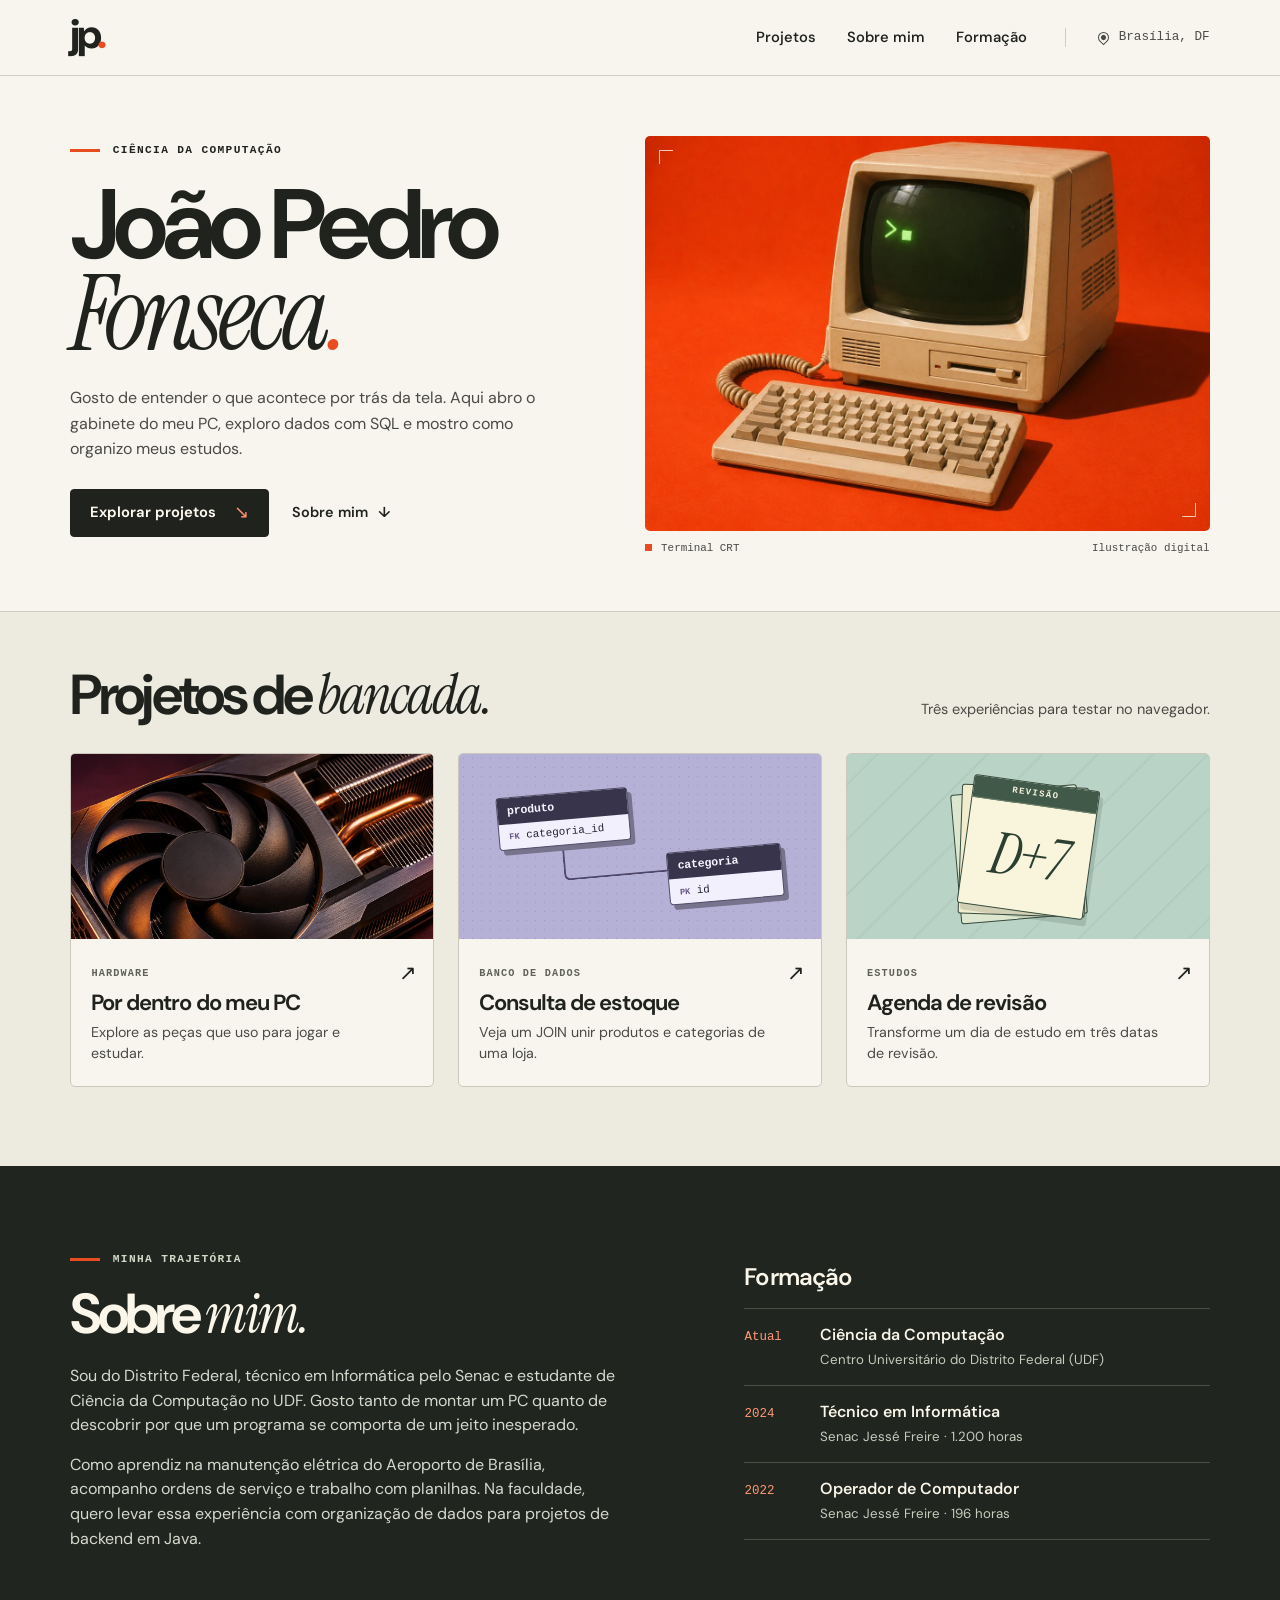
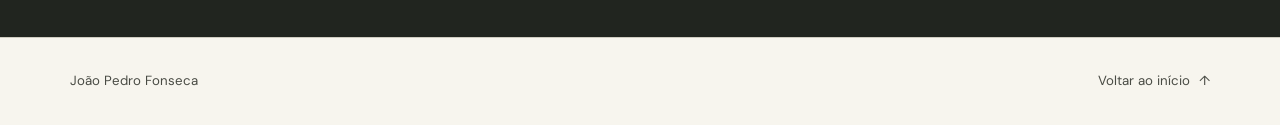
==== index.html @ 66f59045 "Publica portfólio responsivo de João Pedro com três projetos interativos" ====
<!doctype html>
<html lang="pt-BR">
<head>
  <meta charset="utf-8">
  <meta name="viewport" content="width=device-width, initial-scale=1">
  <meta name="description" content="Portfólio de João Pedro Fonseca, estudante de Ciência da Computação em Brasília. Explore projetos de hardware, SQL e revisão espaçada.">
  <meta name="theme-color" content="#f7f5ee">
  <title>João Pedro Fonseca · Portfólio</title>
  <link rel="icon" href="imagens/marca.png" type="image/png">
  <link rel="stylesheet" href="css/estilos.css">
  <script src="js/navegacao.js" defer></script>
</head>
<body id="inicio">
  <a class="pular" href="#principal">Pular para o conteúdo</a>
  <header class="cabecalho">
    <div class="largura barra">
      <a class="marca" href="#inicio" aria-label="João Pedro Fonseca, início">jp<span>.</span></a>
      <nav class="navegacao" aria-label="Navegação principal">
        <button type="button" class="botao-menu" aria-expanded="false" aria-controls="links-menu" hidden>Menu <span class="tracos" aria-hidden="true"></span></button>
        <div class="links-menu" id="links-menu">
          <a href="#projetos">Projetos</a><a href="#sobre">Sobre mim</a><a href="#formacao">Formação</a>
        </div>
      </nav>
      <span class="local"><span class="pino" aria-hidden="true"></span>Brasília, DF</span>
    </div>
  </header>

  <main id="principal">
    <section class="largura capa" aria-labelledby="nome">
      <div class="apresentacao">
        <p class="rotulo com-traco">Ciência da Computação</p>
        <h1 id="nome">João Pedro<br><em>Fonseca<span class="ponto">.</span></em></h1>
        <p class="introducao">Gosto de entender o que acontece por trás da tela. Aqui abro o gabinete do meu PC, exploro dados com SQL e mostro como organizo meus estudos.</p>
        <div class="acoes">
          <a class="botao" href="#projetos">Explorar projetos <span class="seta" aria-hidden="true">↘</span></a>
          <a class="link-texto" href="#sobre">Sobre mim <span aria-hidden="true">↓</span></a>
        </div>
      </div>
      <figure class="foto-capa">
        <div class="moldura-foto">
          <img src="imagens/terminal.webp" alt="Ilustração de um computador de tubo com teclado bege sobre um fundo laranja." fetchpriority="high" width="1200" height="900">
          <i class="canto superior" aria-hidden="true"></i><i class="canto inferior" aria-hidden="true"></i>
        </div>
        <figcaption><span class="sinal" aria-hidden="true"></span>Terminal CRT <span class="credito">Ilustração digital</span></figcaption>
      </figure>
    </section>

    <section class="projetos" id="projetos" aria-labelledby="titulo-projetos">
      <div class="largura">
        <div class="topo-secao">
          <h2 id="titulo-projetos">Projetos de <em>bancada.</em></h2>
          <p>Três experiências para testar no navegador.</p>
        </div>
        <div class="cartoes">
          <a class="cartao" href="html/setup.html" aria-labelledby="nome-setup" aria-describedby="resumo-setup">
            <div class="miniatura mini-hardware" aria-hidden="true"><img src="imagens/placa.webp" alt="" loading="lazy" width="1080" height="720"></div>
            <div class="corpo-cartao"><span class="categoria">Hardware</span><h3 id="nome-setup">Por dentro do meu PC</h3><p id="resumo-setup">Explore as peças que uso para jogar e estudar.</p><span class="abrir" aria-hidden="true">↗</span></div>
          </a>
          <a class="cartao" href="html/estoque.html" aria-labelledby="nome-estoque" aria-describedby="resumo-estoque">
            <div class="miniatura mini-dados" aria-hidden="true">
              <div class="mini-esquema"><div class="fio"></div><div class="caixa-tabela tabela-produto"><b>produto</b><span><i>FK</i> categoria_id</span></div><div class="caixa-tabela tabela-categoria"><b>categoria</b><span><i>PK</i> id</span></div></div>
            </div>
            <div class="corpo-cartao"><span class="categoria">Banco de dados</span><h3 id="nome-estoque">Consulta de estoque</h3><p id="resumo-estoque">Veja um JOIN unir produtos e categorias de uma loja.</p><span class="abrir" aria-hidden="true">↗</span></div>
          </a>
          <a class="cartao" href="html/revisao.html" aria-labelledby="nome-revisao" aria-describedby="resumo-revisao">
            <div class="miniatura mini-revisao" aria-hidden="true"><div class="folhas"><div class="pagina-cal"><span>REVISÃO</span><strong>D+7</strong></div></div></div>
            <div class="corpo-cartao"><span class="categoria">Estudos</span><h3 id="nome-revisao">Agenda de revisão</h3><p id="resumo-revisao">Transforme um dia de estudo em três datas de revisão.</p><span class="abrir" aria-hidden="true">↗</span></div>
          </a>
        </div>
      </div>
    </section>

    <section class="sobre" id="sobre" aria-labelledby="titulo-sobre">
      <div class="largura sobre-grade">
        <div class="sobre-texto">
          <p class="rotulo com-traco">Minha trajetória</p>
          <h2 id="titulo-sobre">Sobre <em>mim.</em></h2>
          <p>Sou do Distrito Federal, técnico em Informática pelo Senac e estudante de Ciência da Computação no UDF. Gosto tanto de montar um PC quanto de descobrir por que um programa se comporta de um jeito inesperado.</p>
          <p>Como aprendiz na manutenção elétrica do Aeroporto de Brasília, acompanho ordens de serviço e trabalho com planilhas. Na faculdade, quero levar essa experiência com organização de dados para projetos de backend em Java.</p>
        </div>
        <div class="formacao" id="formacao">
          <h3>Formação</h3>
          <ol class="linha-tempo">
            <li><span>Atual</span><div><strong>Ciência da Computação</strong><small>Centro Universitário do Distrito Federal (UDF)</small></div></li>
            <li><span>2024</span><div><strong>Técnico em Informática</strong><small>Senac Jessé Freire · 1.200 horas</small></div></li>
            <li><span>2022</span><div><strong>Operador de Computador</strong><small>Senac Jessé Freire · 196 horas</small></div></li>
          </ol>
        </div>
      </div>
    </section>
  </main>
  <footer class="rodape"><div class="largura rodape-interno"><span>João Pedro Fonseca</span><a href="#inicio">Voltar ao início <span aria-hidden="true">↑</span></a></div></footer>
</body>
</html>
---- css/estilos.css ----
@font-face {
  font-family: 'DM Sans';
  src: url('../fontes/dm-sans.woff') format('woff');
  font-weight: 100 1000;
  font-style: normal;
  font-display: swap;
}
@font-face {
  font-family: 'Instrument Serif';
  src: url('../fontes/instrument-serif-italico.woff') format('woff');
  font-style: italic;
  font-weight: 400;
  font-display: swap;
}
:root {
  --papel: #f7f5ee;
  --papel-forte: #edeae0;
  --tinta: #20221e;
  --texto: #494b44;
  --linha: #cfcdc1;
  --laranja: #e84d20;
  --serifa: 'Instrument Serif', Georgia, serif;
  --mono: ui-monospace, 'Cascadia Mono', Consolas, monospace;
}
* { box-sizing: border-box; }
html { scroll-behavior: smooth; scroll-padding-top: 1.25rem; }
body { margin: 0; background: var(--papel); color: var(--tinta); font: 400 1rem/1.55 'DM Sans', Arial, sans-serif; }
button, input, select { font: inherit; }
a { color: inherit; text-decoration: none; }
button, select { cursor: pointer; }
a:focus-visible, button:focus-visible, input:focus-visible, select:focus-visible { outline: 3px solid #196a87; outline-offset: 5px; }
[hidden] { display: none !important; }
img { max-width: 100%; display: block; }
h1, h2, h3, p, figure { margin: 0; }
h1, h2, h3 { line-height: 1.05; }
h1, h2 { letter-spacing: -.065em; font-weight: 650; }
h1 em, h2 em { font-family: var(--serifa); letter-spacing: -.045em; font-weight: 400; }
.largura { width: min(1280px, 89%); margin-inline: auto; }
.pular { position: fixed; top: .6rem; left: .6rem; padding: .7rem 1rem; background: white; transform: translateY(-180%); z-index: 10; }
.pular:focus { transform: none; }
.cabecalho { border-bottom: 1px solid var(--linha); }
.barra { min-height: 75px; display: flex; align-items: center; gap: 2.4rem; position: relative; }
.marca { display: inline-block; font-size: 2.55rem; line-height: .94; letter-spacing: -.12em; font-weight: 850; padding: 0 .18em .12em 0; margin-right: auto; }
.marca span, .ponto { color: var(--laranja); }
.links-menu { display: flex; align-items: center; gap: clamp(1.25rem, 2.4vw, 2.3rem); }
.links-menu a { font-weight: 550; font-size: .92rem; padding: .55rem 0; }
.links-menu a:hover, .rodape a:hover, .voltar:hover, .link-texto:hover { text-decoration: underline; text-underline-offset: .3em; }
.local { display: flex; align-items: center; gap: .6rem; padding-left: 2rem; border-left: 1px solid var(--linha); color: var(--texto); font: .79rem/1.45 var(--mono); }
.pino { display: inline-block; width: 11px; height: 11px; border-radius: 55% 55% 0 55%; transform: rotate(45deg); border: 1.6px solid currentColor; position: relative; }
.pino::after { content: ''; position: absolute; inset: 2.2px; border-radius: 50%; background: currentColor; }
.botao-menu { display: none; }
.rotulo, .categoria { font: 650 .70rem/1.4 var(--mono); text-transform: uppercase; letter-spacing: .12em; }
.com-traco { display: flex; align-items: center; gap: .8rem; }
.com-traco::before { content: ''; width: 1.85rem; height: 3px; background: var(--laranja); }
.capa { display: grid; grid-template-columns: .95fr 1.05fr; align-items: center; gap: clamp(28px, 5vw, 100px); padding-block: clamp(46px, 4.7vw, 78px) clamp(48px, 4.3vw, 70px); }
.apresentacao { padding-bottom: .8rem; }
.apresentacao h1 { font-size: clamp(4.65rem, 7.7vw, 8rem); line-height: .88; margin: 1.45rem 0 1.55rem; }
.apresentacao h1 em { display: inline-block; font-size: 1.06em; }
.introducao { color: var(--texto); max-width: 43ch; font-size: clamp(1rem, 1.22vw, 1.16rem); line-height: 1.6; }
.acoes { display: flex; flex-wrap: wrap; align-items: center; gap: 1.45rem; margin-top: clamp(1.45rem, 2.1vw, 2.2rem); }
.botao { display: inline-flex; align-items: center; justify-content: center; gap: 1.15rem; background: var(--tinta); color: #fffaf0; border: 1px solid var(--tinta); min-height: 48px; font-size: .92rem; font-weight: 650; border-radius: 4px; padding: .7rem 1.16rem; transition: background .18s ease, transform .18s ease; }
.botao:hover { background: #353a31; transform: translateY(-2px); }
.seta { font: 1.2em/1 Arial, sans-serif; color: #ff926e; }
.link-texto { display: inline-flex; align-items: center; gap: .6rem; min-height: 44px; font-size: .9rem; font-weight: 600; }
.moldura-foto { position: relative; overflow: hidden; aspect-ratio: 1.43; border-radius: 5px; background: #dc541e; }
.moldura-foto img, .miniatura img, .foto-peca img { height: 100%; width: 100%; object-fit: cover; }
.canto { position: absolute; width: 14px; height: 14px; opacity: .78; border: 1px solid #fff9eb; pointer-events: none; }
.canto.superior { left: 14px; top: 14px; border-right: 0; border-bottom: 0; }
.canto.inferior { bottom: 14px; right: 14px; border-left: 0; border-top: 0; }
.foto-capa figcaption, .foto-peca figcaption { display: flex; align-items: center; gap: .55rem; margin-top: .55rem; font: .68rem/1.5 var(--mono); color: var(--texto); }
.sinal { width: .45rem; height: .45rem; background: var(--laranja); }
.credito { margin-left: auto; }
.projetos { padding: clamp(38px, 4.15vw, 66px) 0 clamp(58px, 6.2vw, 94px); background: var(--papel-forte); border-top: 1px solid var(--linha); }
.topo-secao { display: flex; gap: 1rem 2rem; align-items: baseline; justify-content: space-between; margin-bottom: 1.8rem; }
.topo-secao h2, .sobre h2 { font-size: clamp(2.85rem, 4.4vw, 4.8rem); }
.topo-secao p { color: var(--texto); font-size: .91rem; }
.cartoes { display: grid; grid-template-columns: repeat(3,minmax(0,1fr)); gap: clamp(14px, 1.9vw, 30px); }
.cartao { display: block; min-width: 0; background: var(--papel); border: 1px solid #cbc7ba; border-radius: 5px; overflow: hidden; transition: transform .2s, box-shadow .2s; }
.cartao:hover { transform: translateY(-4px); box-shadow: 0 8px 20px #25231913; }
.miniatura { display: grid; place-items: center; width: 100%; aspect-ratio: 1.95; overflow: hidden; position: relative; }
.mini-hardware { background: #342a27; }
.corpo-cartao { position: relative; padding: 1.22rem 3rem 1.35rem 1.25rem; }
.categoria { color: #616257; font-size: .64rem; letter-spacing: .11em; }
.corpo-cartao h3 { margin: .43rem 0 .5rem; font-size: clamp(1.16rem, 1.72vw, 1.75rem); font-weight: 650; letter-spacing: -.045em; }
.corpo-cartao p { color: var(--texto); font-size: .89rem; line-height: 1.5; }
.abrir { position: absolute; right: 1rem; top: 1.45rem; font: 1.3rem/1 Arial, sans-serif; }
/* As duas miniaturas a seguir são prévias gráficas dos próprios projetos. */
.mini-dados { background-color: #b5b0d5; background-image: radial-gradient(#78719770 .85px, transparent .95px); background-size: 9px 9px; }
.mini-esquema { position: relative; width: 80%; max-width: 280px; height: 78%; transform: rotate(-5deg); }
.caixa-tabela { position: absolute; inset-inline-start: 0; top: 8%; color: #222136; background: #f2f0fd; border: 1.4px solid #514c67; box-shadow: 4px 5px 0 #77738d; border-radius: 4px; min-width: 47%; font: clamp(.62rem,.85vw,.84rem)/1.5 var(--mono); }
.caixa-tabela b, .caixa-tabela span { display: block; padding: .28rem .6rem; }
.caixa-tabela b { background: #38344c; color: #f6f5fd; font-size: 1.07em; letter-spacing: -.02em; }
.caixa-tabela i { font-size: .8em; font-style: normal; color: #6b588b; font-weight: 700; }
.tabela-categoria { left: auto; right: 0; top: auto; bottom: 7%; min-width: 41%; }
.fio { position: absolute; width: 51%; height: 32%; top: 37%; left: 22%; border-bottom: 2px solid #4f4769; border-left: 2px solid #4f4769; border-radius: 0 0 0 .4rem; }
.mini-revisao { background: repeating-linear-gradient(135deg,transparent 0 20px,#89a99c2a 21px 22px,transparent 23px 39px), #b9d3c6; }
.folhas { position: relative; width: 35%; height: 70%; max-width: 145px; transform: rotate(8deg); }
.folhas::before, .folhas::after, .pagina-cal { content: ''; position: absolute; inset: 0; border: 1px solid #354b3f; border-radius: 3px; background: #f9f5dc; }
.folhas::before { transform: rotate(-13deg) translate(-8%,5%); background: #dde6ce; }
.folhas::after { transform: rotate(-6deg) translate(-4%,3%); background: #f1ecce; }
.pagina-cal { z-index: 1; display: flex; justify-content: center; align-items: center; flex-direction: column; box-shadow: 4px 6px 0 #3143392b; }
.pagina-cal span { width: 100%; text-align: center; border-bottom: 1px solid #70816b; font: 700 clamp(.48rem,.7vw,.68rem)/2.3 var(--mono); letter-spacing: .16em; color: #f5f0dc; background: #405949; }
.pagina-cal strong { margin-block: auto; font: italic 400 clamp(2rem,4.5vw,4.7rem)/1 var(--serifa); color: #2b3f31; letter-spacing: -.055em; }
.sobre { background: #21251f; color: #faf6e9; padding: clamp(58px, 6.7vw, 108px) 0; }
.sobre-grade { display: grid; grid-template-columns: 1.08fr .92fr; gap: clamp(48px, 10vw, 170px); }
.sobre .rotulo { color: #d3d9c8; }
.sobre h2 { margin: 1rem 0 1.3rem; }
.sobre-texto > p:not(.rotulo) { max-width: 61ch; color: #d7d9cf; }
.sobre-texto > p + p:not(.rotulo) { margin-top: .9rem; }
.formacao { scroll-margin-top: 2rem; align-self: center; }
.formacao h3 { font-size: 1.5rem; font-weight: 600; letter-spacing: -.04em; margin-bottom: 1.15rem; }
.linha-tempo { list-style: none; padding: 0; margin: 0; }
.linha-tempo li { display: grid; grid-template-columns: 4rem 1fr; gap: .7rem; align-items: baseline; padding: .9rem 0; border-top: 1px solid #4b5046; }
.linha-tempo li:last-child { border-bottom: 1px solid #4b5046; }
.linha-tempo li > span { font: .78rem var(--mono); color: #ff9975; }
.linha-tempo strong, .linha-tempo small { display: block; }
.linha-tempo strong { font-weight: 580; }
.linha-tempo small { margin-top: .12rem; color: #c6cdbd; font-size: .83rem; }
.rodape { border-top: 1px solid var(--linha); }
.rodape-interno { padding-block: 1.45rem; display: flex; align-items: center; justify-content: space-between; gap: 1rem; font-size: .83rem; color: var(--texto); }
.rodape a { display: inline-flex; align-items: center; gap: .55rem; min-height: 40px; }
@media (max-width: 900px) {
  .largura { width: 91%; }
  .capa { gap: 4vw; }
  .apresentacao h1 { font-size: clamp(4.1rem,8.7vw,5.1rem); }
  .moldura-foto { aspect-ratio: 1.15; }
  .corpo-cartao { padding-left: .95rem; padding-right: 2.15rem; }
  .abrir { right: .75rem; }
  .topo-secao { align-items: flex-start; flex-direction: column; gap: .5rem; }
}
@media (max-width: 720px) {
  .largura { width: 90%; }
  .barra { min-height: 64px; gap: 1rem; flex-wrap: wrap; }
  .cabecalho .local { display: none; }
  .marca { font-size: 2.3rem; }
  .links-menu { flex-wrap: wrap; gap: .85rem; }
  .links-menu a { font-size: .86rem; }
  .botao-menu:not([hidden]) { display: inline-flex; align-items: center; gap: .75rem; color: var(--tinta); border: 1px solid var(--linha); border-radius: 3px; background: var(--papel); min-height: 42px; padding: .5rem .8rem; font-weight: 600; }
  .tracos { display: inline-block; width: 16px; height: 8px; border-block: 1.5px solid currentColor; }
  .navegacao.ativa .links-menu { display: none; position: absolute; z-index: 4; right: 0; left: 0; top: calc(100% - 1px); background: var(--papel); border: 1px solid var(--linha); box-shadow: 0 9px 18px #21251f1a; padding: .45rem 1rem; }
  .navegacao.ativa .links-menu.aberto { display: flex; flex-direction: column; align-items: stretch; gap: 0; }
  .navegacao.ativa .links-menu a { padding: .85rem .15rem; }
  .capa { grid-template-columns: 1fr; gap: 2rem; padding-block: 2.6rem; }
  .apresentacao { padding: 0; }
  .apresentacao h1 { font-size: clamp(4.1rem,15vw,6.9rem); margin: 1.15rem 0 1.25rem; }
  .introducao { max-width: 51ch; }
  .moldura-foto { aspect-ratio: 1.62; }
  .cartoes { grid-template-columns: 1fr; gap: 1.15rem; }
  .corpo-cartao { padding: 1.05rem 2.65rem 1.2rem 1.1rem; }
  .corpo-cartao h3 { font-size: 1.45rem; }
  .miniatura { aspect-ratio: 2.15; }
  .mini-esquema { max-width: 285px; }
  .caixa-tabela { font-size: .78rem; }
  .pagina-cal strong { font-size: clamp(2.4rem,9vw,4rem); }
  .pagina-cal span { font-size: .58rem; }
  .sobre-grade { grid-template-columns: 1fr; gap: 2.3rem; }
  .rodape-interno { padding-block: 1rem; }
}
@media (max-width: 380px) {
  .acoes { gap: .9rem; }
  .botao { gap: .7rem; padding-inline: .85rem; }
  .links-menu { gap: .65rem; }
  .mini-esquema { width: 85%; }
}
@media (prefers-reduced-motion: reduce) {
  html { scroll-behavior: auto; }
  *, *::before, *::after { transition-duration: 0s !important; animation-duration: 0s !important; }
}
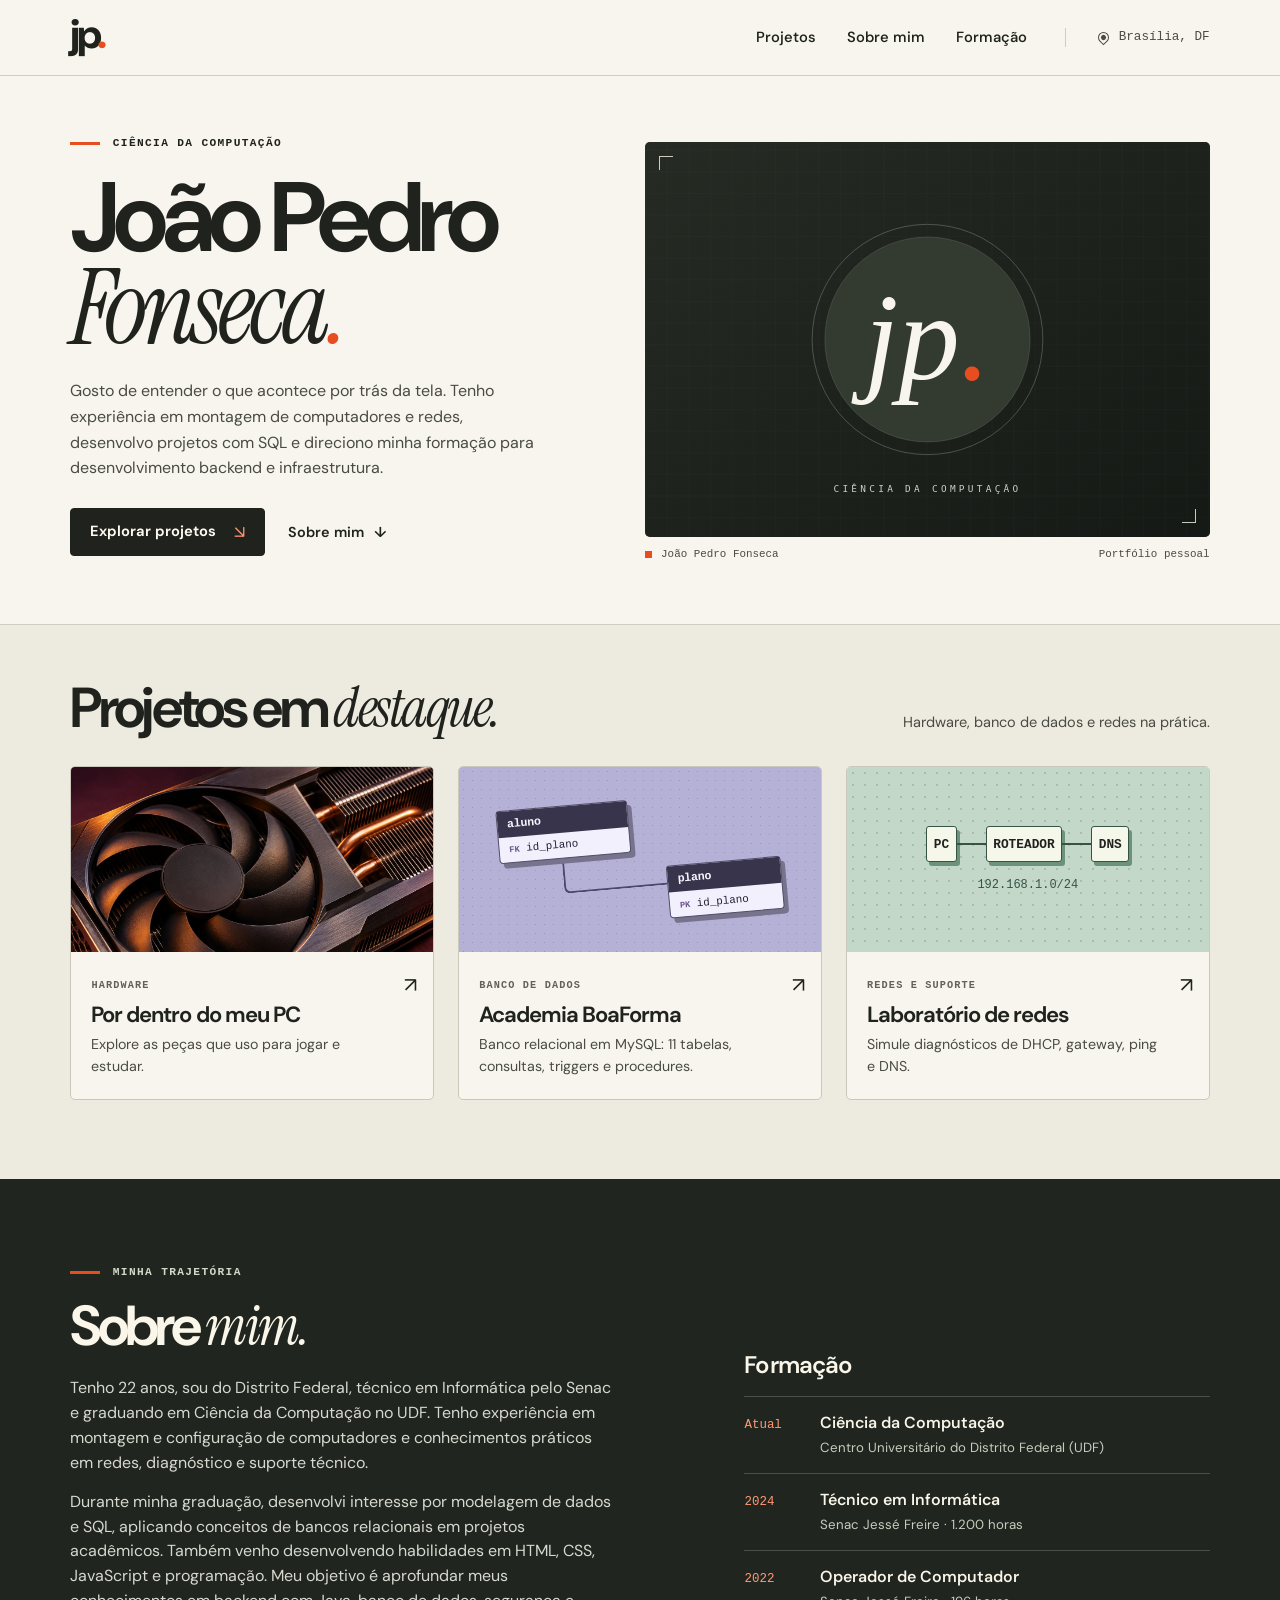
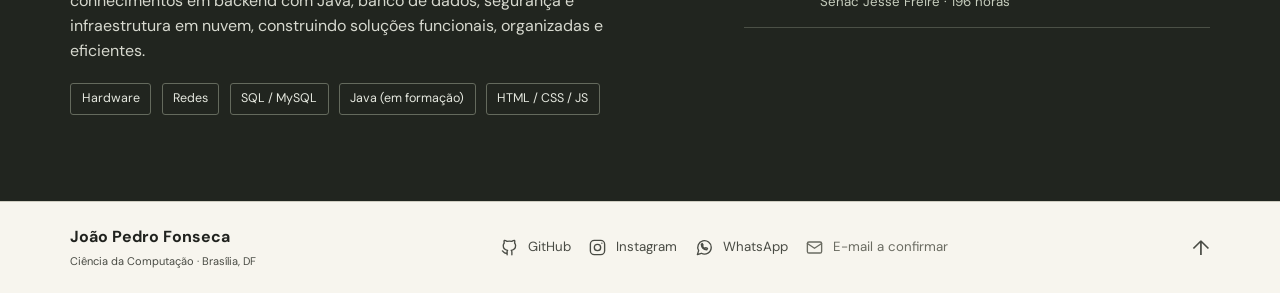
==== commit e208ed46: "Valoriza perfil técnico, publica projeto SQL e adiciona laboratório de redes" ====
--- a/index.html
+++ b/index.html
@@ -3,7 +3,7 @@
 <head>
   <meta charset="utf-8">
   <meta name="viewport" content="width=device-width, initial-scale=1">
-  <meta name="description" content="Portfólio de João Pedro Fonseca, estudante de Ciência da Computação em Brasília. Explore projetos de hardware, SQL e revisão espaçada.">
+  <meta name="description" content="Portfólio de João Pedro Fonseca, estudante de Ciência da Computação em Brasília. Conheça meus projetos de hardware, redes e banco de dados com MySQL.">
   <meta name="theme-color" content="#f7f5ee">
   <title>João Pedro Fonseca · Portfólio</title>
   <link rel="icon" href="imagens/marca.png" type="image/png">
@@ -30,7 +30,7 @@
       <div class="apresentacao">
         <p class="rotulo com-traco">Ciência da Computação</p>
         <h1 id="nome">João Pedro<br><em>Fonseca<span class="ponto">.</span></em></h1>
-        <p class="introducao">Gosto de entender o que acontece por trás da tela. Aqui abro o gabinete do meu PC, exploro dados com SQL e mostro como organizo meus estudos.</p>
+        <p class="introducao">Gosto de entender o que acontece por trás da tela. Tenho experiência em montagem de computadores e redes, desenvolvo projetos com SQL e direciono minha formação para desenvolvimento backend e infraestrutura.</p>
         <div class="acoes">
           <a class="botao" href="#projetos">Explorar projetos <span class="seta" aria-hidden="true">↘</span></a>
           <a class="link-texto" href="#sobre">Sobre mim <span aria-hidden="true">↓</span></a>
@@ -38,34 +38,31 @@
       </div>
       <figure class="foto-capa">
         <div class="moldura-foto">
-          <img src="imagens/terminal.webp" alt="Ilustração de um computador de tubo com teclado bege sobre um fundo laranja." fetchpriority="high" width="1200" height="900">
+          <img src="imagens/perfil.svg" alt="Monograma provisório JP de João Pedro Fonseca" fetchpriority="high" width="1200" height="900">
           <i class="canto superior" aria-hidden="true"></i><i class="canto inferior" aria-hidden="true"></i>
         </div>
-        <figcaption><span class="sinal" aria-hidden="true"></span>Terminal CRT <span class="credito">Ilustração digital</span></figcaption>
+        <figcaption><span class="sinal" aria-hidden="true"></span>João Pedro Fonseca <span class="credito">Portfólio pessoal</span></figcaption>
       </figure>
     </section>
 
     <section class="projetos" id="projetos" aria-labelledby="titulo-projetos">
       <div class="largura">
         <div class="topo-secao">
-          <h2 id="titulo-projetos">Projetos de <em>bancada.</em></h2>
-          <p>Três experiências para testar no navegador.</p>
+          <h2 id="titulo-projetos">Projetos em <em>destaque.</em></h2>
+          <p>Hardware, banco de dados e redes na prática.</p>
         </div>
         <div class="cartoes">
           <a class="cartao" href="html/setup.html" aria-labelledby="nome-setup" aria-describedby="resumo-setup">
             <div class="miniatura mini-hardware" aria-hidden="true"><img src="imagens/placa.webp" alt="" loading="lazy" width="1080" height="720"></div>
             <div class="corpo-cartao"><span class="categoria">Hardware</span><h3 id="nome-setup">Por dentro do meu PC</h3><p id="resumo-setup">Explore as peças que uso para jogar e estudar.</p><span class="abrir" aria-hidden="true">↗</span></div>
           </a>
-          <a class="cartao" href="html/estoque.html" aria-labelledby="nome-estoque" aria-describedby="resumo-estoque">
+          <a class="cartao" href="html/academia.html" aria-labelledby="nome-estoque" aria-describedby="resumo-estoque">
             <div class="miniatura mini-dados" aria-hidden="true">
-              <div class="mini-esquema"><div class="fio"></div><div class="caixa-tabela tabela-produto"><b>produto</b><span><i>FK</i> categoria_id</span></div><div class="caixa-tabela tabela-categoria"><b>categoria</b><span><i>PK</i> id</span></div></div>
+              <div class="mini-esquema"><div class="fio"></div><div class="caixa-tabela tabela-produto"><b>aluno</b><span><i>FK</i> id_plano</span></div><div class="caixa-tabela tabela-categoria"><b>plano</b><span><i>PK</i> id_plano</span></div></div>
             </div>
-            <div class="corpo-cartao"><span class="categoria">Banco de dados</span><h3 id="nome-estoque">Consulta de estoque</h3><p id="resumo-estoque">Veja um JOIN unir produtos e categorias de uma loja.</p><span class="abrir" aria-hidden="true">↗</span></div>
+            <div class="corpo-cartao"><span class="categoria">Banco de dados</span><h3 id="nome-estoque">Academia BoaForma</h3><p id="resumo-estoque">Banco relacional em MySQL: 11 tabelas, consultas, triggers e procedures.</p><span class="abrir" aria-hidden="true">↗</span></div>
           </a>
-          <a class="cartao" href="html/revisao.html" aria-labelledby="nome-revisao" aria-describedby="resumo-revisao">
-            <div class="miniatura mini-revisao" aria-hidden="true"><div class="folhas"><div class="pagina-cal"><span>REVISÃO</span><strong>D+7</strong></div></div></div>
-            <div class="corpo-cartao"><span class="categoria">Estudos</span><h3 id="nome-revisao">Agenda de revisão</h3><p id="resumo-revisao">Transforme um dia de estudo em três datas de revisão.</p><span class="abrir" aria-hidden="true">↗</span></div>
-          </a>
+          <a class="cartao" href="html/redes.html" aria-labelledby="nome-redes" aria-describedby="resumo-redes"><div class="miniatura mini-redes" aria-hidden="true"><div class="rede-mini"><span>PC</span><i></i><span>ROTEADOR</span><i></i><span>DNS</span></div><small>192.168.1.0/24</small></div><div class="corpo-cartao"><span class="categoria">Redes e suporte</span><h3 id="nome-redes">Laboratório de redes</h3><p id="resumo-redes">Simule diagnósticos de DHCP, gateway, ping e DNS.</p><span class="abrir" aria-hidden="true">↗</span></div></a>
         </div>
       </div>
     </section>
@@ -75,9 +72,9 @@
         <div class="sobre-texto">
           <p class="rotulo com-traco">Minha trajetória</p>
           <h2 id="titulo-sobre">Sobre <em>mim.</em></h2>
-          <p>Sou do Distrito Federal, técnico em Informática pelo Senac e estudante de Ciência da Computação no UDF. Gosto tanto de montar um PC quanto de descobrir por que um programa se comporta de um jeito inesperado.</p>
-          <p>Como aprendiz na manutenção elétrica do Aeroporto de Brasília, acompanho ordens de serviço e trabalho com planilhas. Na faculdade, quero levar essa experiência com organização de dados para projetos de backend em Java.</p>
-        </div>
+          <p>Tenho 22 anos, sou do Distrito Federal, técnico em Informática pelo Senac e graduando em Ciência da Computação no UDF. Tenho experiência em montagem e configuração de computadores e conhecimentos práticos em redes, diagnóstico e suporte técnico.</p>
+          <p>Durante minha graduação, desenvolvi interesse por modelagem de dados e SQL, aplicando conceitos de bancos relacionais em projetos acadêmicos. Também venho desenvolvendo habilidades em HTML, CSS, JavaScript e programação. Meu objetivo é aprofundar meus conhecimentos em backend com Java, banco de dados, segurança e infraestrutura em nuvem, construindo soluções funcionais, organizadas e eficientes.</p>
+        <div class="habilidades" aria-label="Áreas de interesse"><span>Hardware</span><span>Redes</span><span>SQL / MySQL</span><span>Java (em formação)</span><span>HTML / CSS / JS</span></div></div>
         <div class="formacao" id="formacao">
           <h3>Formação</h3>
           <ol class="linha-tempo">
@@ -89,6 +86,6 @@
       </div>
     </section>
   </main>
-  <footer class="rodape"><div class="largura rodape-interno"><span>João Pedro Fonseca</span><a href="#inicio">Voltar ao início <span aria-hidden="true">↑</span></a></div></footer>
+  <footer class="rodape" id="contato"><div class="largura rodape-interno"><div class="assinatura"><strong>João Pedro Fonseca</strong><small>Ciência da Computação · Brasília, DF</small></div><nav class="contatos" aria-label="Contatos"><a href="https://github.com/joaozinfcc-gif"><svg aria-hidden="true" viewBox="0 0 24 24" fill="none" stroke="currentColor" stroke-width="1.7" stroke-linecap="round" stroke-linejoin="round"><path d="M9 19c-4.3 1.3-4.3-2.2-6-2.7m12 5v-3.4a3 3 0 0 0-.8-2.3c2.7-.3 5.5-1.3 5.5-6a4.7 4.7 0 0 0-1.3-3.3 4.4 4.4 0 0 0-.1-3.3s-1-.3-3.4 1.3a12 12 0 0 0-6 0C6.5 2.7 5.5 3 5.5 3a4.4 4.4 0 0 0-.1 3.3A4.7 4.7 0 0 0 4.1 9.6c0 4.7 2.8 5.7 5.5 6A3 3 0 0 0 9 18v3.3"/></svg> GitHub</a><a href="https://www.instagram.com/jpedro1090/"><svg aria-hidden="true" viewBox="0 0 24 24" fill="none" stroke="currentColor" stroke-width="1.7" stroke-linecap="round" stroke-linejoin="round"><rect x="3" y="3" width="18" height="18" rx="5"/><circle cx="12" cy="12" r="4"/><path d="M17.5 6.5h.01"/></svg> Instagram</a><a href="https://wa.me/5561996452196"><svg aria-hidden="true" viewBox="0 0 24 24" fill="none" stroke="currentColor" stroke-width="1.7" stroke-linecap="round" stroke-linejoin="round"><path d="M20.5 11.7A8.5 8.5 0 0 1 8 19.3L3 21l1.6-5A8.5 8.5 0 1 1 20.5 11.7Z"/><path d="M8 8c.3 3.9 3 6.6 6.8 7l1-1.8-2.3-1-1 1c-1.7-.8-2.5-1.7-3.1-3.2l.8-1L9.2 7 8 8Z"/></svg> WhatsApp</a><span class="contato-pendente" title="Endereço completo ainda não confirmado"><svg aria-hidden="true" viewBox="0 0 24 24" fill="none" stroke="currentColor" stroke-width="1.7" stroke-linecap="round" stroke-linejoin="round"><rect x="3" y="5" width="18" height="14" rx="2"/><path d="m3 7 9 6 9-6"/></svg> E-mail a confirmar</span></nav><a href="#inicio" class="topo-link" aria-label="Voltar ao início">↑</a></div></footer>
 </body>
 </html>
--- a/css/estilos.css
+++ b/css/estilos.css
@@ -60,7 +60,7 @@
 .acoes { display: flex; flex-wrap: wrap; align-items: center; gap: 1.45rem; margin-top: clamp(1.45rem, 2.1vw, 2.2rem); }
 .botao { display: inline-flex; align-items: center; justify-content: center; gap: 1.15rem; background: var(--tinta); color: #fffaf0; border: 1px solid var(--tinta); min-height: 48px; font-size: .92rem; font-weight: 650; border-radius: 4px; padding: .7rem 1.16rem; transition: background .18s ease, transform .18s ease; }
 .botao:hover { background: #353a31; transform: translateY(-2px); }
-.seta { font: 1.2em/1 Arial, sans-serif; color: #ff926e; }
+.seta { font: 1.2em/1 'DM Sans', Arial, sans-serif; color: #ff926e; }
 .link-texto { display: inline-flex; align-items: center; gap: .6rem; min-height: 44px; font-size: .9rem; font-weight: 600; }
 .moldura-foto { position: relative; overflow: hidden; aspect-ratio: 1.43; border-radius: 5px; background: #dc541e; }
 .moldura-foto img, .miniatura img, .foto-peca img { height: 100%; width: 100%; object-fit: cover; }
@@ -83,7 +83,7 @@
 .categoria { color: #616257; font-size: .64rem; letter-spacing: .11em; }
 .corpo-cartao h3 { margin: .43rem 0 .5rem; font-size: clamp(1.16rem, 1.72vw, 1.75rem); font-weight: 650; letter-spacing: -.045em; }
 .corpo-cartao p { color: var(--texto); font-size: .89rem; line-height: 1.5; }
-.abrir { position: absolute; right: 1rem; top: 1.45rem; font: 1.3rem/1 Arial, sans-serif; }
+.abrir { position: absolute; right: 1rem; top: 1.45rem; font: 1.3rem/1 'DM Sans', Arial, sans-serif; }
 /* As duas miniaturas a seguir são prévias gráficas dos próprios projetos. */
 .mini-dados { background-color: #b5b0d5; background-image: radial-gradient(#78719770 .85px, transparent .95px); background-size: 9px 9px; }
 .mini-esquema { position: relative; width: 80%; max-width: 280px; height: 78%; transform: rotate(-5deg); }
@@ -166,3 +166,9 @@
   html { scroll-behavior: auto; }
   *, *::before, *::after { transition-duration: 0s !important; animation-duration: 0s !important; }
 }
+
+/* Perfil e contatos */
+.habilidades,.contatos{display:flex;flex-wrap:wrap;align-items:center;gap:.65rem}
+.habilidades{margin-top:1.2rem}.habilidades span{border:1px solid #646a5d;padding:.35rem .65rem;border-radius:3px;font-size:.78rem;color:#e5e8df}
+.rodape-interno{flex-wrap:wrap;gap:.8rem 1.5rem}.assinatura strong,.assinatura small{display:block}.assinatura strong{color:var(--tinta);font-size:1rem}.assinatura small{margin-top:.2rem}.contatos{gap:.6rem 1.1rem}.contatos svg{width:19px;height:19px;flex:none}.contato-pendente{display:inline-flex;align-items:center;gap:.55rem;color:#6a6b61}.topo-link{font-size:1.3rem}.mini-redes{background:radial-gradient(#638c7855 1px,transparent 1px) 0 0/12px 12px,#c4d8c9;display:flex;flex-direction:column;justify-content:center;gap:1rem}.rede-mini{display:flex;align-items:center;justify-content:center;width:90%}.rede-mini span{border:1px solid #365346;padding:.6rem .4rem;background:#f5f7eb;border-radius:3px;font:700 clamp(.55rem,1vw,.8rem) var(--mono);box-shadow:3px 4px #6b927b}.rede-mini i{width:9%;height:2px;background:#365346}.mini-redes small{font:.75rem var(--mono);color:#365346}
+@media(max-width:720px){.rodape-interno{align-items:flex-start}.contatos{width:100%;gap:.4rem 1rem}.topo-link{margin-left:auto}}
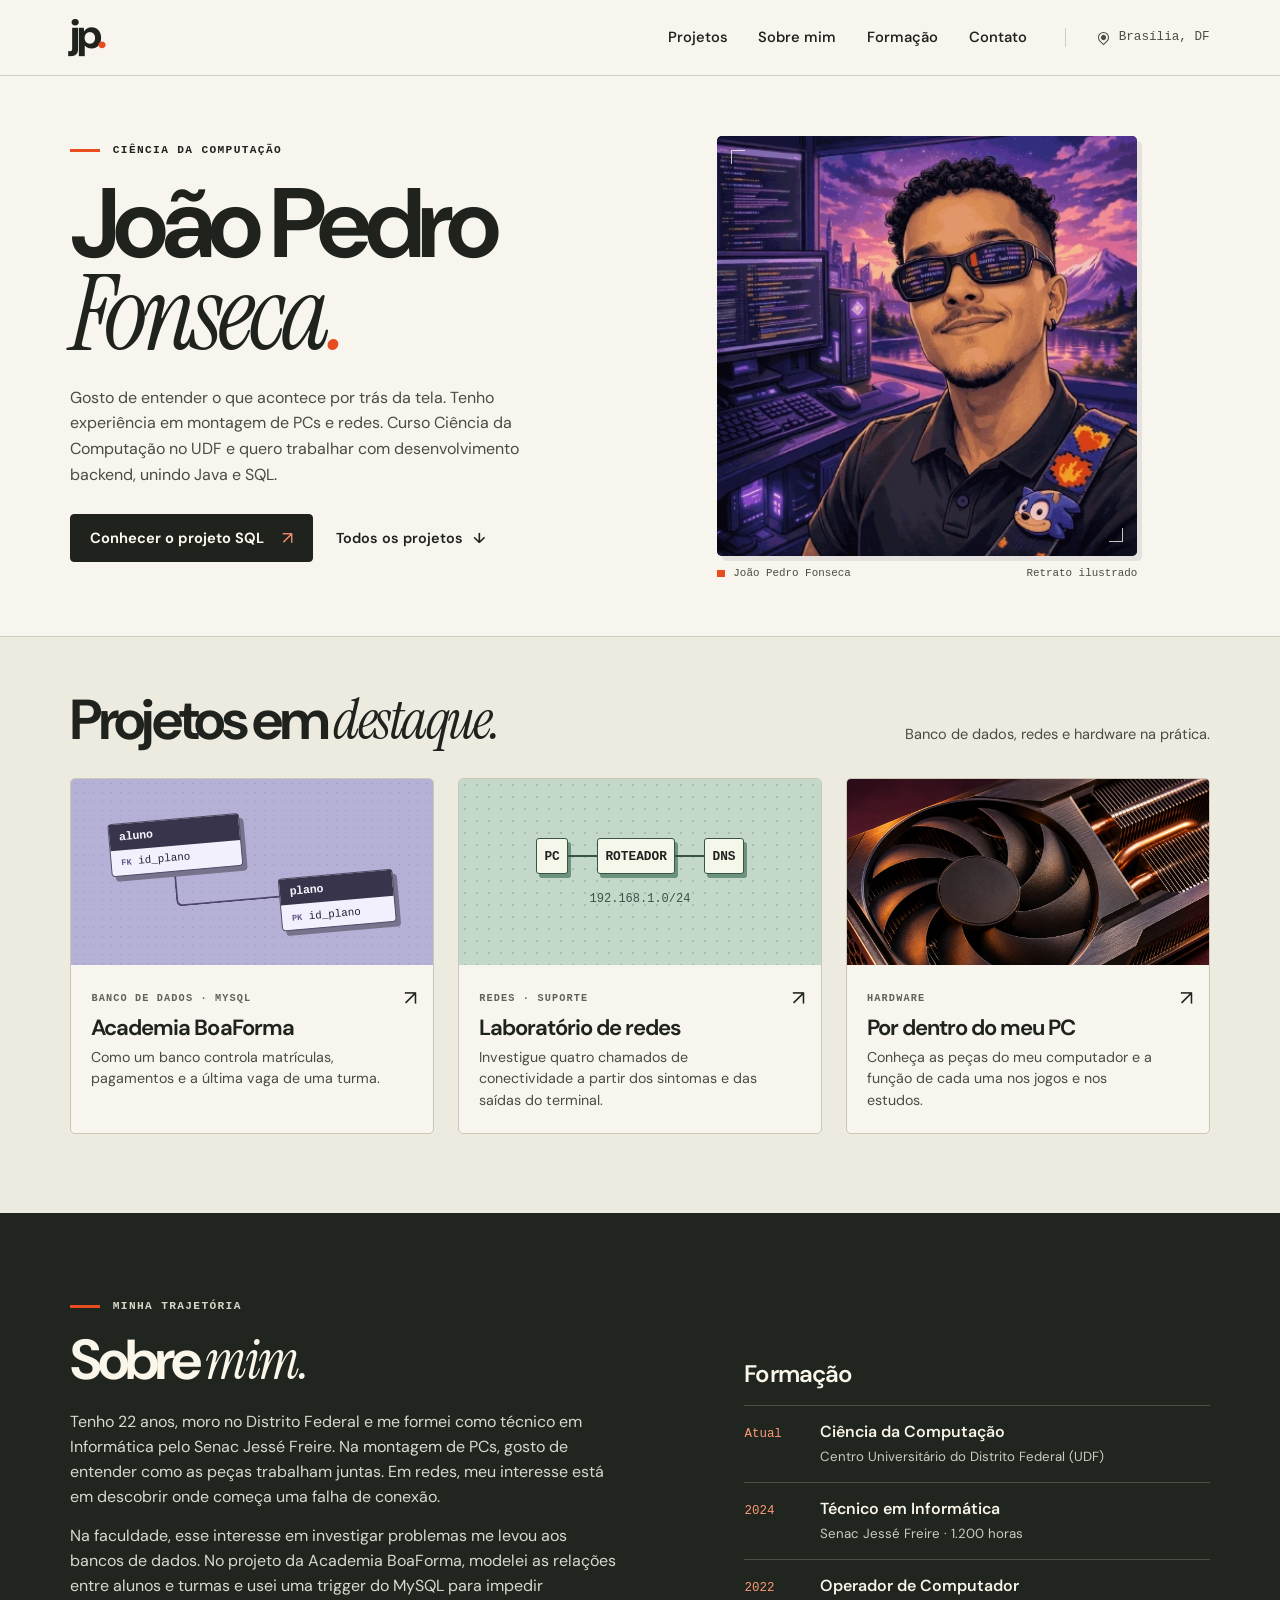
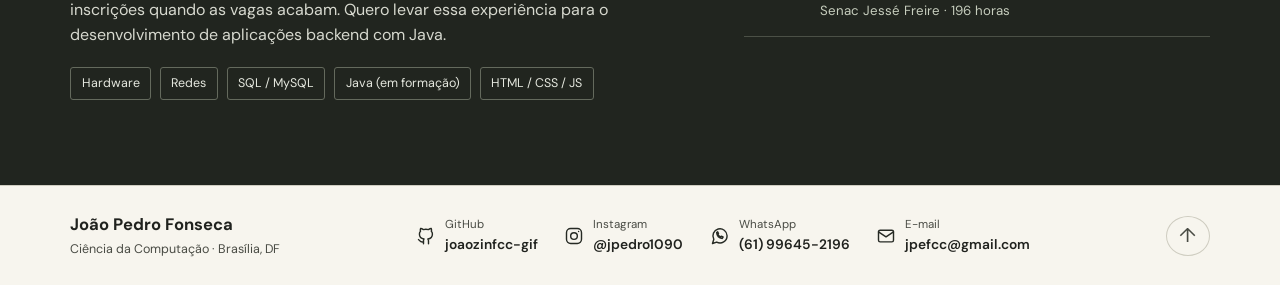
==== commit 36e748d1: "Apresenta João Pedro, destaca a Academia BoaForma e publica o laboratório de redes" ====
--- a/index.html
+++ b/index.html
@@ -18,7 +18,7 @@
       <nav class="navegacao" aria-label="Navegação principal">
         <button type="button" class="botao-menu" aria-expanded="false" aria-controls="links-menu" hidden>Menu <span class="tracos" aria-hidden="true"></span></button>
         <div class="links-menu" id="links-menu">
-          <a href="#projetos">Projetos</a><a href="#sobre">Sobre mim</a><a href="#formacao">Formação</a>
+          <a href="#projetos">Projetos</a><a href="#sobre">Sobre mim</a><a href="#formacao">Formação</a><a href="#contato">Contato</a>
         </div>
       </nav>
       <span class="local"><span class="pino" aria-hidden="true"></span>Brasília, DF</span>
@@ -30,18 +30,18 @@
       <div class="apresentacao">
         <p class="rotulo com-traco">Ciência da Computação</p>
         <h1 id="nome">João Pedro<br><em>Fonseca<span class="ponto">.</span></em></h1>
-        <p class="introducao">Gosto de entender o que acontece por trás da tela. Tenho experiência em montagem de computadores e redes, desenvolvo projetos com SQL e direciono minha formação para desenvolvimento backend e infraestrutura.</p>
+        <p class="introducao">Gosto de entender o que acontece por trás da tela. Tenho experiência em montagem de PCs e redes. Curso Ciência da Computação no UDF e quero trabalhar com desenvolvimento backend, unindo Java e SQL.</p>
         <div class="acoes">
-          <a class="botao" href="#projetos">Explorar projetos <span class="seta" aria-hidden="true">↘</span></a>
-          <a class="link-texto" href="#sobre">Sobre mim <span aria-hidden="true">↓</span></a>
+          <a class="botao" href="html/academia.html">Conhecer o projeto SQL <span class="seta" aria-hidden="true">↗</span></a>
+          <a class="link-texto" href="#projetos">Todos os projetos <span aria-hidden="true">↓</span></a>
         </div>
       </div>
-      <figure class="foto-capa">
-        <div class="moldura-foto">
-          <img src="imagens/perfil.svg" alt="Monograma provisório JP de João Pedro Fonseca" fetchpriority="high" width="1200" height="900">
+      <figure class="foto-capa retrato">
+        <div class="moldura-foto moldura-retrato">
+          <img src="imagens/joao-pedro.webp" width="400" height="400" fetchpriority="high" alt="Retrato ilustrado de João Pedro com óculos escuros, diante de monitores e de um céu em tons de roxo.">
           <i class="canto superior" aria-hidden="true"></i><i class="canto inferior" aria-hidden="true"></i>
         </div>
-        <figcaption><span class="sinal" aria-hidden="true"></span>João Pedro Fonseca <span class="credito">Portfólio pessoal</span></figcaption>
+        <figcaption><span class="sinal" aria-hidden="true"></span>João Pedro Fonseca <span class="credito">Retrato ilustrado</span></figcaption>
       </figure>
     </section>
 
@@ -49,20 +49,23 @@
       <div class="largura">
         <div class="topo-secao">
           <h2 id="titulo-projetos">Projetos em <em>destaque.</em></h2>
-          <p>Hardware, banco de dados e redes na prática.</p>
+          <p>Banco de dados, redes e hardware na prática.</p>
         </div>
         <div class="cartoes">
-          <a class="cartao" href="html/setup.html" aria-labelledby="nome-setup" aria-describedby="resumo-setup">
-            <div class="miniatura mini-hardware" aria-hidden="true"><img src="imagens/placa.webp" alt="" loading="lazy" width="1080" height="720"></div>
-            <div class="corpo-cartao"><span class="categoria">Hardware</span><h3 id="nome-setup">Por dentro do meu PC</h3><p id="resumo-setup">Explore as peças que uso para jogar e estudar.</p><span class="abrir" aria-hidden="true">↗</span></div>
-          </a>
-          <a class="cartao" href="html/academia.html" aria-labelledby="nome-estoque" aria-describedby="resumo-estoque">
+          <a class="cartao" href="html/academia.html" aria-labelledby="nome-sql" aria-describedby="resumo-sql">
             <div class="miniatura mini-dados" aria-hidden="true">
               <div class="mini-esquema"><div class="fio"></div><div class="caixa-tabela tabela-produto"><b>aluno</b><span><i>FK</i> id_plano</span></div><div class="caixa-tabela tabela-categoria"><b>plano</b><span><i>PK</i> id_plano</span></div></div>
             </div>
-            <div class="corpo-cartao"><span class="categoria">Banco de dados</span><h3 id="nome-estoque">Academia BoaForma</h3><p id="resumo-estoque">Banco relacional em MySQL: 11 tabelas, consultas, triggers e procedures.</p><span class="abrir" aria-hidden="true">↗</span></div>
+            <div class="corpo-cartao"><span class="categoria">Banco de dados · MySQL</span><h3 id="nome-sql">Academia BoaForma</h3><p id="resumo-sql">Como um banco controla matrículas, pagamentos e a última vaga de uma turma.</p><span class="abrir" aria-hidden="true">↗</span></div>
           </a>
-          <a class="cartao" href="html/redes.html" aria-labelledby="nome-redes" aria-describedby="resumo-redes"><div class="miniatura mini-redes" aria-hidden="true"><div class="rede-mini"><span>PC</span><i></i><span>ROTEADOR</span><i></i><span>DNS</span></div><small>192.168.1.0/24</small></div><div class="corpo-cartao"><span class="categoria">Redes e suporte</span><h3 id="nome-redes">Laboratório de redes</h3><p id="resumo-redes">Simule diagnósticos de DHCP, gateway, ping e DNS.</p><span class="abrir" aria-hidden="true">↗</span></div></a>
+          <a class="cartao" href="html/redes.html" aria-labelledby="nome-redes" aria-describedby="resumo-redes">
+            <div class="miniatura mini-redes" aria-hidden="true"><div class="rede-mini"><span>PC</span><i></i><span>ROTEADOR</span><i></i><span>DNS</span></div><small>192.168.1.0/24</small></div>
+            <div class="corpo-cartao"><span class="categoria">Redes · Suporte</span><h3 id="nome-redes">Laboratório de redes</h3><p id="resumo-redes">Investigue quatro chamados de conectividade a partir dos sintomas e das saídas do terminal.</p><span class="abrir" aria-hidden="true">↗</span></div>
+          </a>
+          <a class="cartao" href="html/setup.html" aria-labelledby="nome-setup" aria-describedby="resumo-setup">
+            <div class="miniatura mini-hardware" aria-hidden="true"><img src="imagens/placa.webp" alt="" loading="lazy" width="1080" height="720"></div>
+            <div class="corpo-cartao"><span class="categoria">Hardware</span><h3 id="nome-setup">Por dentro do meu PC</h3><p id="resumo-setup">Conheça as peças do meu computador e a função de cada uma nos jogos e nos estudos.</p><span class="abrir" aria-hidden="true">↗</span></div>
+          </a>
         </div>
       </div>
     </section>
@@ -72,9 +75,9 @@
         <div class="sobre-texto">
           <p class="rotulo com-traco">Minha trajetória</p>
           <h2 id="titulo-sobre">Sobre <em>mim.</em></h2>
-          <p>Tenho 22 anos, sou do Distrito Federal, técnico em Informática pelo Senac e graduando em Ciência da Computação no UDF. Tenho experiência em montagem e configuração de computadores e conhecimentos práticos em redes, diagnóstico e suporte técnico.</p>
-          <p>Durante minha graduação, desenvolvi interesse por modelagem de dados e SQL, aplicando conceitos de bancos relacionais em projetos acadêmicos. Também venho desenvolvendo habilidades em HTML, CSS, JavaScript e programação. Meu objetivo é aprofundar meus conhecimentos em backend com Java, banco de dados, segurança e infraestrutura em nuvem, construindo soluções funcionais, organizadas e eficientes.</p>
-        <div class="habilidades" aria-label="Áreas de interesse"><span>Hardware</span><span>Redes</span><span>SQL / MySQL</span><span>Java (em formação)</span><span>HTML / CSS / JS</span></div></div>
+          <p>Tenho 22 anos, moro no Distrito Federal e me formei como técnico em Informática pelo Senac Jessé Freire. Na montagem de PCs, gosto de entender como as peças trabalham juntas. Em redes, meu interesse está em descobrir onde começa uma falha de conexão.</p>
+          <p>Na faculdade, esse interesse em investigar problemas me levou aos bancos de dados. No projeto da Academia BoaForma, modelei as relações entre alunos e turmas e usei uma trigger do MySQL para impedir inscrições quando as vagas acabam. Quero levar essa experiência para o desenvolvimento de aplicações backend com Java.</p>
+          <div class="habilidades" aria-label="Áreas de interesse"><span>Hardware</span><span>Redes</span><span>SQL / MySQL</span><span>Java (em formação)</span><span>HTML / CSS / JS</span></div></div>
         <div class="formacao" id="formacao">
           <h3>Formação</h3>
           <ol class="linha-tempo">
@@ -86,6 +89,29 @@
       </div>
     </section>
   </main>
-  <footer class="rodape" id="contato"><div class="largura rodape-interno"><div class="assinatura"><strong>João Pedro Fonseca</strong><small>Ciência da Computação · Brasília, DF</small></div><nav class="contatos" aria-label="Contatos"><a href="https://github.com/joaozinfcc-gif"><svg aria-hidden="true" viewBox="0 0 24 24" fill="none" stroke="currentColor" stroke-width="1.7" stroke-linecap="round" stroke-linejoin="round"><path d="M9 19c-4.3 1.3-4.3-2.2-6-2.7m12 5v-3.4a3 3 0 0 0-.8-2.3c2.7-.3 5.5-1.3 5.5-6a4.7 4.7 0 0 0-1.3-3.3 4.4 4.4 0 0 0-.1-3.3s-1-.3-3.4 1.3a12 12 0 0 0-6 0C6.5 2.7 5.5 3 5.5 3a4.4 4.4 0 0 0-.1 3.3A4.7 4.7 0 0 0 4.1 9.6c0 4.7 2.8 5.7 5.5 6A3 3 0 0 0 9 18v3.3"/></svg> GitHub</a><a href="https://www.instagram.com/jpedro1090/"><svg aria-hidden="true" viewBox="0 0 24 24" fill="none" stroke="currentColor" stroke-width="1.7" stroke-linecap="round" stroke-linejoin="round"><rect x="3" y="3" width="18" height="18" rx="5"/><circle cx="12" cy="12" r="4"/><path d="M17.5 6.5h.01"/></svg> Instagram</a><a href="https://wa.me/5561996452196"><svg aria-hidden="true" viewBox="0 0 24 24" fill="none" stroke="currentColor" stroke-width="1.7" stroke-linecap="round" stroke-linejoin="round"><path d="M20.5 11.7A8.5 8.5 0 0 1 8 19.3L3 21l1.6-5A8.5 8.5 0 1 1 20.5 11.7Z"/><path d="M8 8c.3 3.9 3 6.6 6.8 7l1-1.8-2.3-1-1 1c-1.7-.8-2.5-1.7-3.1-3.2l.8-1L9.2 7 8 8Z"/></svg> WhatsApp</a><span class="contato-pendente" title="Endereço completo ainda não confirmado"><svg aria-hidden="true" viewBox="0 0 24 24" fill="none" stroke="currentColor" stroke-width="1.7" stroke-linecap="round" stroke-linejoin="round"><rect x="3" y="5" width="18" height="14" rx="2"/><path d="m3 7 9 6 9-6"/></svg> E-mail a confirmar</span></nav><a href="#inicio" class="topo-link" aria-label="Voltar ao início">↑</a></div></footer>
+  <footer class="rodape" id="contato">
+    <div class="largura rodape-interno">
+      <div class="assinatura"><strong>João Pedro Fonseca</strong><small>Ciência da Computação · Brasília, DF</small></div>
+      <nav class="contatos" aria-label="Contatos de João Pedro">
+          <a href="https://github.com/joaozinfcc-gif">
+            <img src="imagens/icones/github.svg" alt="" width="20" height="20">
+            <span><small>GitHub</small><strong>joaozinfcc-gif</strong></span>
+          </a>
+          <a href="https://www.instagram.com/jpedro1090/">
+            <img src="imagens/icones/instagram.svg" alt="" width="20" height="20">
+            <span><small>Instagram</small><strong>@jpedro1090</strong></span>
+          </a>
+          <a href="https://wa.me/5561996452196">
+            <img src="imagens/icones/whatsapp.svg" alt="" width="20" height="20">
+            <span><small>WhatsApp</small><strong>(61) 99645-2196</strong></span>
+          </a>
+          <a href="mailto:jpefcc@gmail.com">
+            <img src="imagens/icones/email.svg" alt="" width="20" height="20">
+            <span><small>E-mail</small><strong>jpefcc@gmail.com</strong></span>
+          </a>
+      </nav>
+      <a href="#inicio" class="topo-link" aria-label="Voltar ao início">↑</a>
+    </div>
+  </footer>
 </body>
 </html>
--- a/css/estilos.css
+++ b/css/estilos.css
@@ -93,14 +93,6 @@
 .caixa-tabela i { font-size: .8em; font-style: normal; color: #6b588b; font-weight: 700; }
 .tabela-categoria { left: auto; right: 0; top: auto; bottom: 7%; min-width: 41%; }
 .fio { position: absolute; width: 51%; height: 32%; top: 37%; left: 22%; border-bottom: 2px solid #4f4769; border-left: 2px solid #4f4769; border-radius: 0 0 0 .4rem; }
-.mini-revisao { background: repeating-linear-gradient(135deg,transparent 0 20px,#89a99c2a 21px 22px,transparent 23px 39px), #b9d3c6; }
-.folhas { position: relative; width: 35%; height: 70%; max-width: 145px; transform: rotate(8deg); }
-.folhas::before, .folhas::after, .pagina-cal { content: ''; position: absolute; inset: 0; border: 1px solid #354b3f; border-radius: 3px; background: #f9f5dc; }
-.folhas::before { transform: rotate(-13deg) translate(-8%,5%); background: #dde6ce; }
-.folhas::after { transform: rotate(-6deg) translate(-4%,3%); background: #f1ecce; }
-.pagina-cal { z-index: 1; display: flex; justify-content: center; align-items: center; flex-direction: column; box-shadow: 4px 6px 0 #3143392b; }
-.pagina-cal span { width: 100%; text-align: center; border-bottom: 1px solid #70816b; font: 700 clamp(.48rem,.7vw,.68rem)/2.3 var(--mono); letter-spacing: .16em; color: #f5f0dc; background: #405949; }
-.pagina-cal strong { margin-block: auto; font: italic 400 clamp(2rem,4.5vw,4.7rem)/1 var(--serifa); color: #2b3f31; letter-spacing: -.055em; }
 .sobre { background: #21251f; color: #faf6e9; padding: clamp(58px, 6.7vw, 108px) 0; }
 .sobre-grade { display: grid; grid-template-columns: 1.08fr .92fr; gap: clamp(48px, 10vw, 170px); }
 .sobre .rotulo { color: #d3d9c8; }
@@ -151,8 +143,6 @@
   .miniatura { aspect-ratio: 2.15; }
   .mini-esquema { max-width: 285px; }
   .caixa-tabela { font-size: .78rem; }
-  .pagina-cal strong { font-size: clamp(2.4rem,9vw,4rem); }
-  .pagina-cal span { font-size: .58rem; }
   .sobre-grade { grid-template-columns: 1fr; gap: 2.3rem; }
   .rodape-interno { padding-block: 1rem; }
 }
@@ -167,8 +157,67 @@
   *, *::before, *::after { transition-duration: 0s !important; animation-duration: 0s !important; }
 }
 
-/* Perfil e contatos */
-.habilidades,.contatos{display:flex;flex-wrap:wrap;align-items:center;gap:.65rem}
-.habilidades{margin-top:1.2rem}.habilidades span{border:1px solid #646a5d;padding:.35rem .65rem;border-radius:3px;font-size:.78rem;color:#e5e8df}
-.rodape-interno{flex-wrap:wrap;gap:.8rem 1.5rem}.assinatura strong,.assinatura small{display:block}.assinatura strong{color:var(--tinta);font-size:1rem}.assinatura small{margin-top:.2rem}.contatos{gap:.6rem 1.1rem}.contatos svg{width:19px;height:19px;flex:none}.contato-pendente{display:inline-flex;align-items:center;gap:.55rem;color:#6a6b61}.topo-link{font-size:1.3rem}.mini-redes{background:radial-gradient(#638c7855 1px,transparent 1px) 0 0/12px 12px,#c4d8c9;display:flex;flex-direction:column;justify-content:center;gap:1rem}.rede-mini{display:flex;align-items:center;justify-content:center;width:90%}.rede-mini span{border:1px solid #365346;padding:.6rem .4rem;background:#f5f7eb;border-radius:3px;font:700 clamp(.55rem,1vw,.8rem) var(--mono);box-shadow:3px 4px #6b927b}.rede-mini i{width:9%;height:2px;background:#365346}.mini-redes small{font:.75rem var(--mono);color:#365346}
-@media(max-width:720px){.rodape-interno{align-items:flex-start}.contatos{width:100%;gap:.4rem 1rem}.topo-link{margin-left:auto}}
+
+/* Retrato da capa, áreas de interesse e contatos. */
+.foto-capa.retrato {
+  width: min(100%, 420px);
+  justify-self: center;
+}
+.moldura-foto.moldura-retrato {
+  aspect-ratio: 1;
+  background: #33233b;
+  box-shadow: 5px 5px 0 #30213f18;
+}
+.moldura-retrato img { object-fit: contain; }
+.habilidades {
+  display: flex;
+  flex-wrap: wrap;
+  gap: .55rem;
+  margin-top: 1.2rem;
+}
+.habilidades span {
+  border: 1px solid #646a5d;
+  padding: .35rem .65rem;
+  border-radius: 3px;
+  font-size: .78rem;
+  color: #e5e8df;
+}
+.rodape-interno { flex-wrap: wrap; gap: 1rem 1.7rem; padding-block: 1.6rem; }
+.assinatura strong, .assinatura small, .contatos small, .contatos strong { display: block; }
+.assinatura strong { color: var(--tinta); font-size: 1.04rem; }
+.assinatura small { margin-top: .17rem; font-size: .78rem; }
+.contatos {
+  display: flex;
+  flex-wrap: wrap;
+  gap: .7rem 1.65rem;
+}
+.contatos a { min-height: 44px; gap: .56rem; min-width: 0; }
+.contatos img { flex: 0 0 20px; }
+.contatos small { font-size: .72rem; color: var(--texto); }
+.contatos strong { color: var(--tinta); font-size: .86rem; font-weight: 600; overflow-wrap: anywhere; }
+.topo-link { justify-content: center; width: 44px; border: 1px solid var(--linha); border-radius: 50%; font-size: 1.25rem; }
+.mini-redes {
+  background: radial-gradient(#638c7855 1px,transparent 1px) 0 0/12px 12px, #c4d8c9;
+  align-content: center;
+  gap: 1.1rem;
+}
+.rede-mini { display: flex; align-items: center; justify-content: center; width: 90%; }
+.rede-mini span {
+  border: 1px solid #365346;
+  padding: .6rem .45rem;
+  background: #f5f7eb;
+  border-radius: 3px;
+  font: 700 clamp(.6rem,1vw,.82rem) var(--mono);
+  box-shadow: 3px 4px #6b927b;
+}
+.rede-mini i { width: 9%; height: 2px; background: #365346; }
+.mini-redes small { font: .75rem var(--mono); color: #365346; }
+@media (max-width: 720px) {
+  .rodape-interno {
+    display: grid;
+    grid-template-columns: minmax(0, 1fr) auto;
+    gap: 1rem;
+  }
+  .contatos { grid-column: 1 / -1; grid-row: 2; gap: .6rem 1.3rem; }
+  .topo-link { grid-column: 2; grid-row: 1; justify-self: end; }
+}
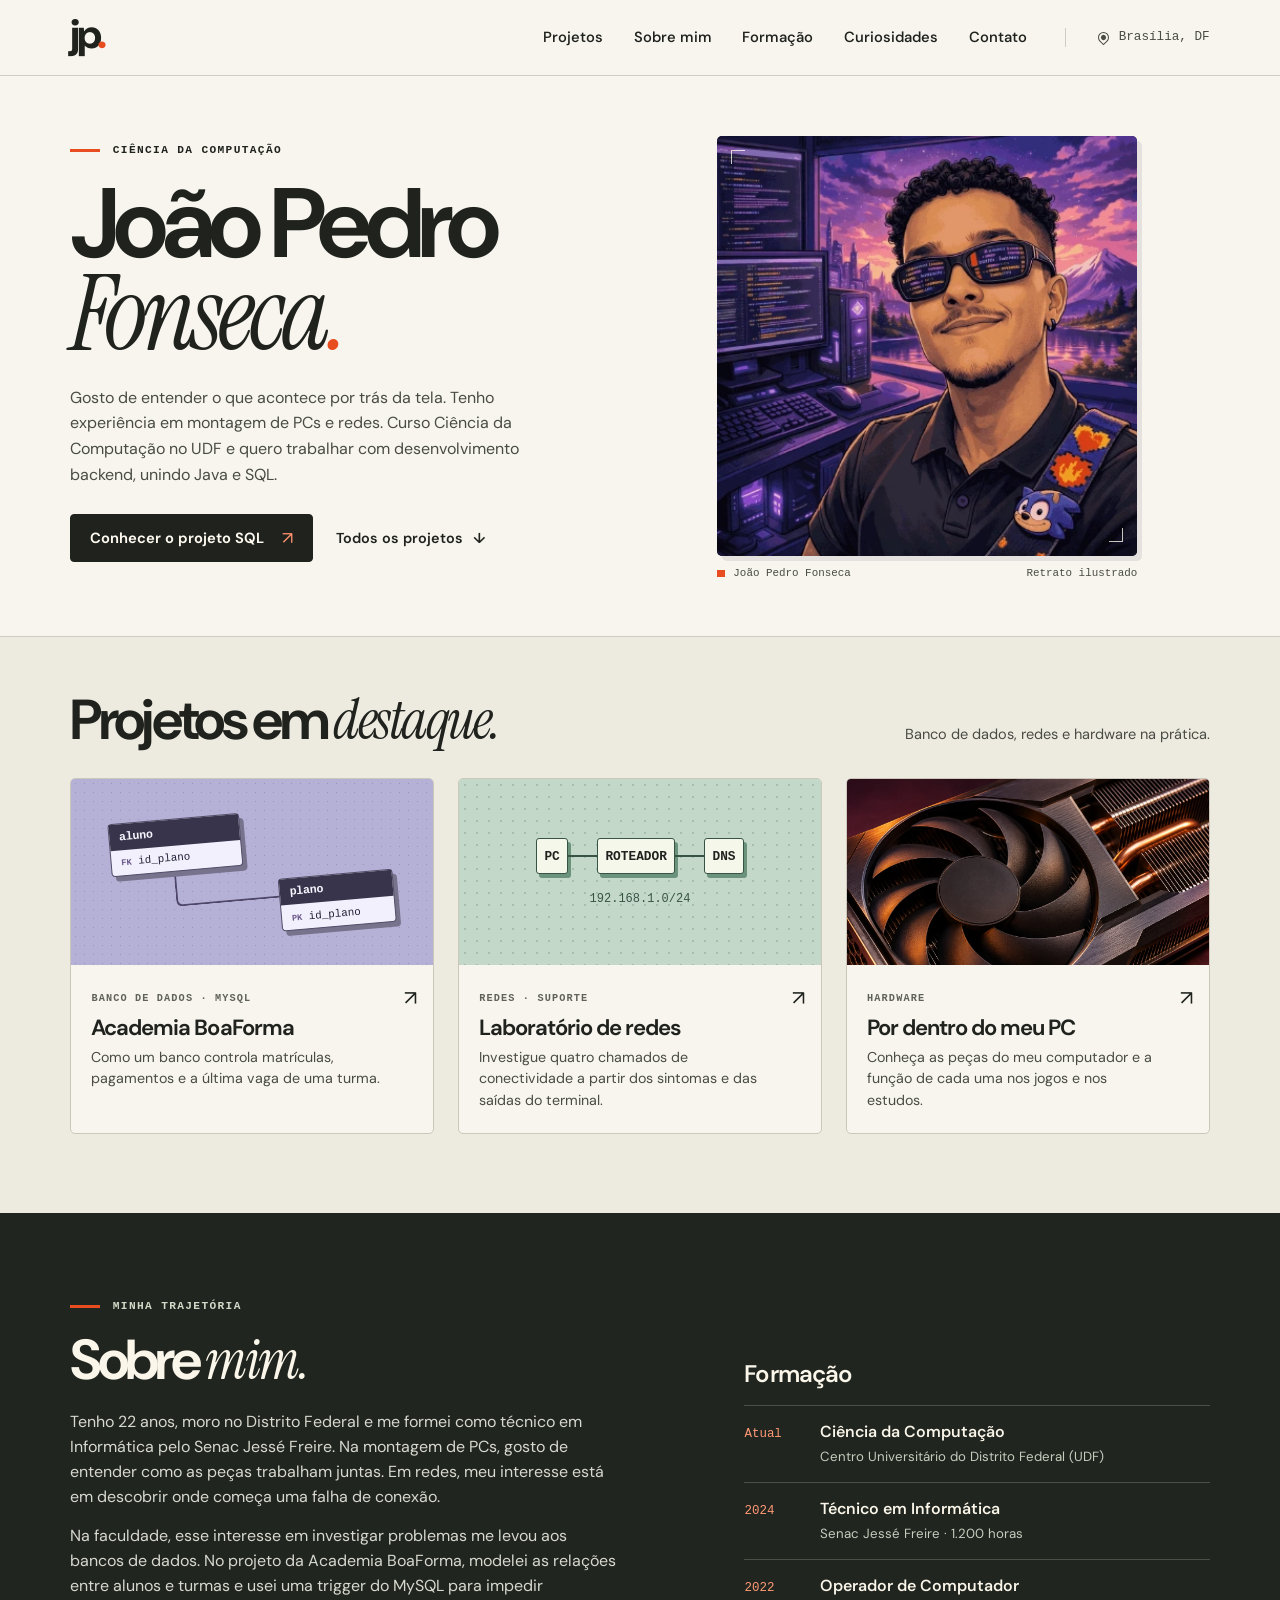
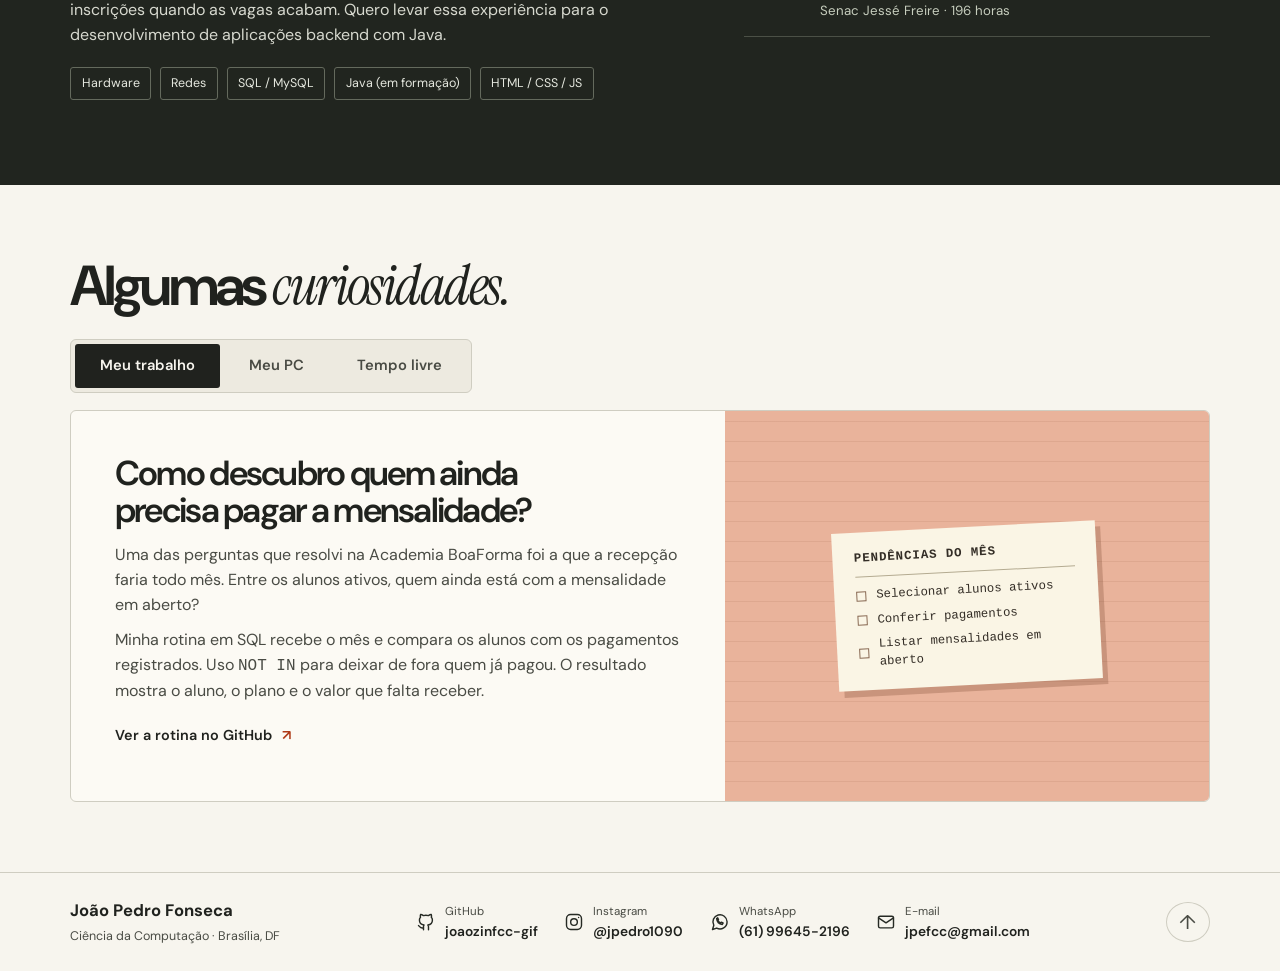
==== commit fdb195e1: "Acrescenta curiosidades sobre o projeto acadêmico, montagem de PC e lazer" ====
--- a/index.html
+++ b/index.html
@@ -8,7 +8,9 @@
   <title>João Pedro Fonseca · Portfólio</title>
   <link rel="icon" href="imagens/marca.png" type="image/png">
   <link rel="stylesheet" href="css/estilos.css">
+  <link rel="stylesheet" href="css/curiosidades.css">
   <script src="js/navegacao.js" defer></script>
+  <script src="js/curiosidades.js" defer></script>
 </head>
 <body id="inicio">
   <a class="pular" href="#principal">Pular para o conteúdo</a>
@@ -18,7 +20,7 @@
       <nav class="navegacao" aria-label="Navegação principal">
         <button type="button" class="botao-menu" aria-expanded="false" aria-controls="links-menu" hidden>Menu <span class="tracos" aria-hidden="true"></span></button>
         <div class="links-menu" id="links-menu">
-          <a href="#projetos">Projetos</a><a href="#sobre">Sobre mim</a><a href="#formacao">Formação</a><a href="#contato">Contato</a>
+          <a href="#projetos">Projetos</a><a href="#sobre">Sobre mim</a><a href="#formacao">Formação</a><a href="#curiosidades">Curiosidades</a><a href="#contato">Contato</a>
         </div>
       </nav>
       <span class="local"><span class="pino" aria-hidden="true"></span>Brasília, DF</span>
@@ -88,6 +90,64 @@
         </div>
       </div>
     </section>
+    <section class="curiosidades" id="curiosidades" aria-labelledby="titulo-curiosidades">
+      <div class="largura">
+        <h2 id="titulo-curiosidades">Algumas <em>curiosidades.</em></h2>
+
+        <div class="curio-abas" role="tablist" aria-label="Escolha uma curiosidade" hidden>
+          <button type="button" role="tab" id="aba-trabalho" aria-controls="curio-trabalho" aria-selected="true">Meu trabalho</button>
+          <button type="button" role="tab" id="aba-pc" aria-controls="curio-pc" aria-selected="false" tabindex="-1">Meu PC</button>
+          <button type="button" role="tab" id="aba-lazer" aria-controls="curio-lazer" aria-selected="false" tabindex="-1">Tempo livre</button>
+        </div>
+
+        <article class="curio-historia" id="curio-trabalho">
+          <div class="curio-texto">
+            <h3>Como descubro quem ainda precisa pagar a mensalidade?</h3>
+            <p>Uma das perguntas que resolvi na Academia BoaForma foi a que a recepção faria todo mês. Entre os alunos ativos, quem ainda está com a mensalidade em aberto?</p>
+            <p>Minha rotina em SQL recebe o mês e compara os alunos com os pagamentos registrados. Uso <code>NOT IN</code> para deixar de fora quem já pagou. O resultado mostra o aluno, o plano e o valor que falta receber.</p>
+            <a class="link-texto" href="https://github.com/joaozinfcc-gif/Portfolio_do_pai/blob/36e748d1987f7d5db21e0d78c63beb7fe43a8726/projetos/academia-boaforma/03_consultas.sql#L332-L346">Ver a rotina no GitHub <span aria-hidden="true">↗</span></a>
+          </div>
+          <div class="curio-visual curio-dados">
+            <div class="ficha-consulta">
+              <p>Pendências do mês</p>
+              <ol aria-label="Lógica da consulta de pendências">
+                <li>Selecionar alunos ativos</li>
+                <li>Conferir pagamentos</li>
+                <li>Listar mensalidades em aberto</li>
+              </ol>
+            </div>
+          </div>
+        </article>
+
+        <article class="curio-historia" id="curio-pc">
+          <div class="curio-texto">
+            <h3>O que eu confiro antes de montar um PC?</h3>
+            <p>Antes de encaixar a primeira peça, confiro se o processador, a placa-mãe e a memória combinam. No meu setup, o Ryzen 7 7700X divide espaço com 32 GB de memória DDR5 e uma RTX 5060 Ti de 16 GB.</p>
+            <p>É nesse mesmo computador que escrevo código para a faculdade e abro meus jogos quando termino de estudar.</p>
+            <a class="link-texto" href="html/setup.html">Explorar as peças do meu PC <span aria-hidden="true">→</span></a>
+          </div>
+          <div class="curio-visual curio-hardware">
+            <img src="imagens/placa.webp" alt="Ilustração em detalhe da ventoinha e do dissipador de uma placa de vídeo." width="1250" height="833" loading="lazy">
+          </div>
+        </article>
+
+        <article class="curio-historia" id="curio-lazer">
+          <div class="curio-texto">
+            <h3>O que eu faço quando fecho o editor de código?</h3>
+            <p>No futebol, torço pelo Flamengo. No computador, gosto de jogar League of Legends. Prefiro campeões que atacam de longe, e o Brand é um dos que estou aprendendo a jogar.</p>
+            <p>Com ele, parte da graça é escolher onde ficar na luta para acertar as habilidades sem chegar perto demais.</p>
+          </div>
+          <div class="curio-visual curio-futebol" aria-hidden="true">
+            <div class="campo-futebol">
+              <span class="circulo-central"></span>
+              <span class="area-gol esquerda"></span>
+              <span class="area-gol direita"></span>
+              <span class="bola-campo"></span>
+            </div>
+          </div>
+        </article>
+      </div>
+    </section>
   </main>
   <footer class="rodape" id="contato">
     <div class="largura rodape-interno">
--- a/css/curiosidades.css
+++ b/css/curiosidades.css
@@ -0,0 +1,172 @@
+.curiosidades {
+  padding-block: clamp(2.75rem, 5.5vw, 5.5rem);
+}
+.curiosidades h2 {
+  font-size: clamp(2.6rem, 4.4vw, 4.8rem);
+  margin-bottom: 1.5rem;
+}
+.curio-abas {
+  display: flex;
+  gap: .25rem;
+  flex-wrap: wrap;
+  padding: .25rem;
+  width: fit-content;
+  max-width: 100%;
+  border: 1px solid var(--linha);
+  border-radius: 6px;
+  background: var(--papel-forte);
+}
+.curio-abas button {
+  min-height: 44px;
+  padding: .45rem clamp(.65rem, 2.1vw, 1.55rem);
+  border: 0;
+  border-radius: 3px;
+  color: var(--texto);
+  background: transparent;
+  font-size: .92rem;
+  font-weight: 600;
+}
+.curio-abas button:hover { background: #dfddcf; }
+.curio-abas button[aria-selected="true"] {
+  background: var(--tinta);
+  color: var(--papel);
+}
+.curio-abas button:focus-visible,
+.curio-historia:focus-visible {
+  outline: 3px solid #196a87;
+  outline-offset: 3px;
+}
+.curio-historia {
+  display: grid;
+  grid-template-columns: minmax(0, 1.35fr) minmax(0, 1fr);
+  align-items: stretch;
+  margin-top: 1.1rem;
+  border: 1px solid var(--linha);
+  border-radius: 6px;
+  background: #fcfaf4;
+}
+.curio-texto {
+  align-self: center;
+  padding: clamp(1.3rem, 3.4vw, 3.2rem);
+}
+.curio-texto h3 {
+  max-width: 25ch;
+  margin-bottom: .85rem;
+  font-size: clamp(1.6rem, 2.7vw, 2.65rem);
+  font-weight: 600;
+  line-height: 1.08;
+  letter-spacing: -.05em;
+  text-wrap: balance;
+}
+.curio-texto p { max-width: 60ch; color: var(--texto); }
+.curio-texto p + p { margin-top: .65rem; }
+.curio-texto a { margin-top: .6rem; }
+.curio-texto a span { color: #ae3917; }
+.curio-visual {
+  display: grid;
+  place-items: center;
+  min-height: clamp(11rem, 20vw, 17rem);
+  overflow: hidden;
+  border-radius: 0 5px 5px 0;
+}
+.curio-dados {
+  background: repeating-linear-gradient(0deg, transparent 0 19px, #af765c30 19px 20px), #e9b39b;
+  padding: 1.4rem;
+}
+.ficha-consulta {
+  position: relative;
+  width: min(100%, 16.5rem);
+  padding: 1.15rem 1.35rem;
+  background: #faf5e5;
+  color: #332d26;
+  box-shadow: .32rem .4rem 0 #88553e55;
+  transform: rotate(-3deg);
+}
+.ficha-consulta p {
+  padding-bottom: .5rem;
+  border-bottom: 1px solid #b4ab91;
+  font: 650 .78rem/1.4 var(--mono);
+  letter-spacing: .07em;
+  text-transform: uppercase;
+}
+.ficha-consulta ol {
+  list-style: none;
+  padding: 0;
+  margin: .6rem 0 0;
+  display: grid;
+  gap: .36rem;
+}
+.ficha-consulta li {
+  display: flex;
+  align-items: center;
+  gap: .65rem;
+  font: .77rem/1.5 var(--mono);
+}
+.ficha-consulta li::before {
+  content: '';
+  width: .5rem;
+  height: .5rem;
+  flex: none;
+  border: 1px solid #886953;
+}
+.curio-hardware { position: relative; background: #312a27; }
+.curio-hardware img { position: absolute; inset: 0; width: 100%; height: 100%; object-fit: cover; }
+.curio-futebol { background: #aecbb3; padding: 1.35rem; }
+.campo-futebol {
+  position: relative;
+  width: min(100%, 18rem);
+  aspect-ratio: 1.65;
+  overflow: hidden;
+  border: 2px solid #f4f3d9;
+  outline: 5px solid #658871;
+  background: repeating-linear-gradient(90deg, #51795c 0 12.5%, #5b8465 12.5% 25%);
+  box-shadow: .45rem .55rem 0 #355a4238;
+  transform: rotate(-3deg);
+}
+.campo-futebol::before {
+  content: '';
+  position: absolute;
+  inset: 0 auto 0 50%;
+  border-left: 2px solid #f4f3d9;
+  transform: translateX(-50%);
+}
+.circulo-central {
+  position: absolute;
+  top: 50%;
+  left: 50%;
+  width: 22%;
+  aspect-ratio: 1;
+  border: 2px solid #f4f3d9;
+  border-radius: 50%;
+  transform: translate(-50%, -50%);
+}
+.area-gol {
+  position: absolute;
+  top: 25%;
+  width: 16%;
+  height: 50%;
+  border: 2px solid #f4f3d9;
+}
+.area-gol.esquerda { left: -2px; }
+.area-gol.direita { right: -2px; }
+.bola-campo {
+  position: absolute;
+  top: 57%;
+  right: 28%;
+  width: clamp(9px, 1.1vw, 15px);
+  aspect-ratio: 1;
+  border: 2px solid #3a4039;
+  border-radius: 50%;
+  background: radial-gradient(circle, #3a4039 0 25%, #f6f3e3 30%);
+  box-shadow: 1px 2px 1px #263f3480;
+}
+@media (max-width: 720px) {
+  .curio-historia { grid-template-columns: minmax(0, 1fr); }
+  .curio-visual { min-height: 11rem; border-radius: 0 0 5px 5px; }
+  .curio-hardware { height: 11rem; }
+  .campo-futebol { max-width: 13rem; }
+}
+@media (max-width: 380px) {
+  .curio-abas { gap: .1rem; }
+  .curio-abas button { padding-inline: .6rem; font-size: .86rem; }
+}
